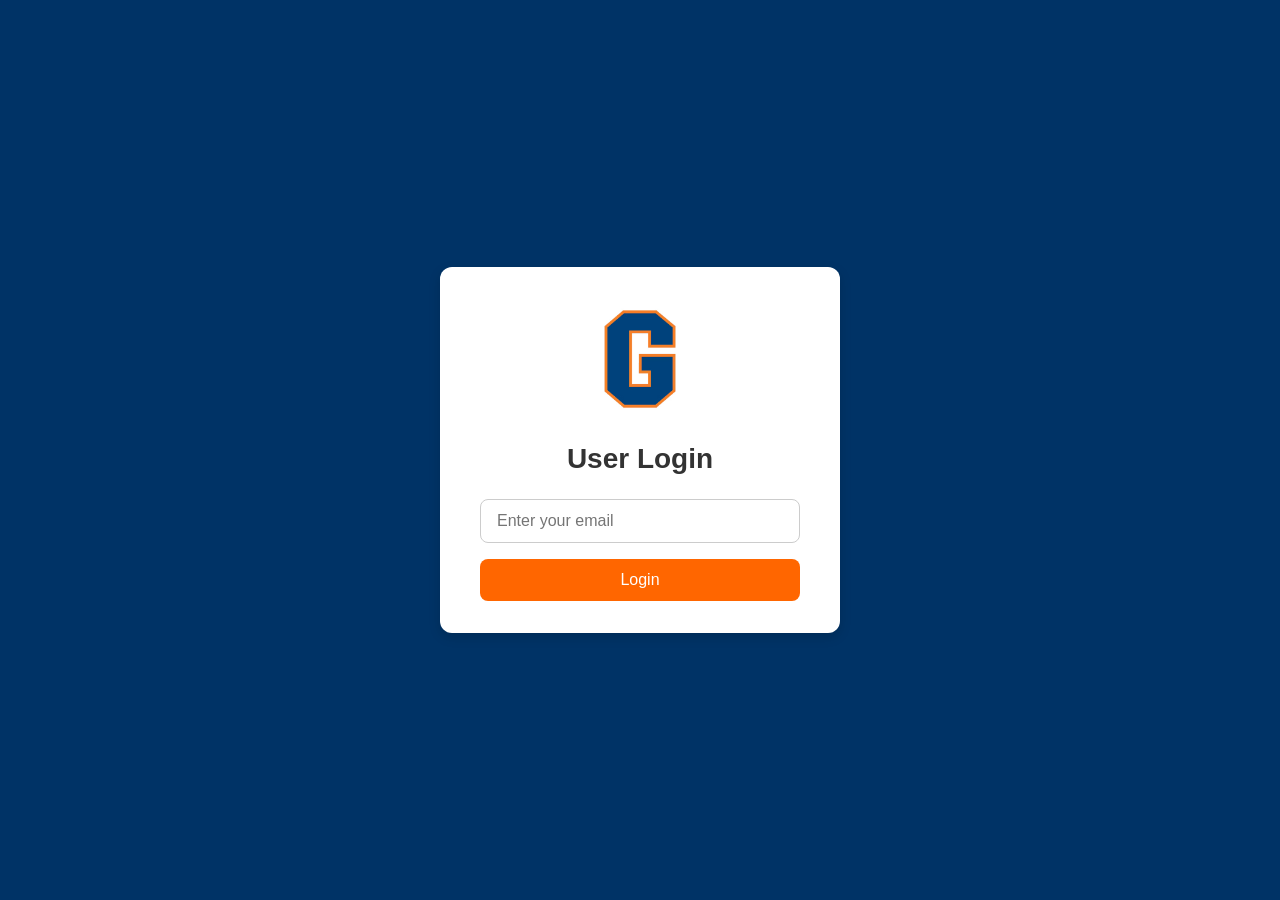
==== TestFiles/index.html @ bf7852e2 "Made changes to the UI" ====
<!DOCTYPE html>
<html lang="en">
<head>
    <meta charset="UTF-8">
    <meta name="viewport" content="width=device-width, initial-scale=1.0">
    <title>Login</title>
    <link rel="stylesheet" href="style.css">
</head>
<body>
    <div class="container">
        <img src="gburglogo.jpg" alt="Gettysburg College Logo" class="logo" sizes="(max-width: 768px) 100vw, 300px">
        <h1>User Login</h1>
        <form id="loginForm" onsubmit="handleLogin(event)">
            <input type="email" id="email" placeholder="Enter your email" required>
            <button type="submit">Login</button>
        </form>
        <div id="loginResult"></div>
    </div>
    <script src="app.js"></script>
</body>
</html>

<!--
This is basic HTML file that will 
call the PHP file to check if the connection 
to the database is working.
-->
---- TestFiles/style.css ----
/* Logo styling */
.logo {
    display: block;
    margin: 0 auto 1.5rem auto;
    width: 120px;
    height: auto;
}

* {
    margin: 0;
    padding: 0;
    box-sizing: border-box;
}

body {
    font-family: -apple-system, BlinkMacSystemFont, 'Segoe UI', Roboto, Helvetica, Arial, sans-serif;
    background-color: #003366;
    color: #e0e0e0;
    min-height: 100vh;
    display: flex;
    justify-content: center;
    align-items: center;
}

.container {
    background: #ffffff;
    color: #333;
    padding: 2rem 2.5rem;
    border-radius: 12px;
    box-shadow: 0 4px 12px rgba(0, 0, 0, 0.15);
    width: 100%;
    max-width: 400px;
}

h1 {
    font-size: 1.75rem;
    margin-bottom: 1.5rem;
    text-align: center;
    font-weight: 600;
}

form {
    display: flex;
    flex-direction: column;
    gap: 1rem;
}

input[type='email'] {
    padding: 0.75rem 1rem;
    border: 1px solid #ccc;
    border-radius: 8px;
    font-size: 1rem;
    transition: border-color 0.2s;
}

input[type='email']:focus {
    outline: none;
    border-color: #ff6600;
    box-shadow: 0 0 0 3px rgba(255, 102, 0, 0.1);
}

button[type='submit'] {
    padding: 0.75rem 1.5rem;
    background-color: #ff6600;
    color: #fff;
    border: none;
    border-radius: 8px;
    font-size: 1rem;
    font-weight: 500;
    cursor: pointer;
    transition: background-color 0.2s;
}

button[type='submit']:hover {
    background-color: #e55a00;
}

#result {
    margin-top: 1rem;
    font-size: 0.9rem;
    text-align: center;
}

#result div[style*='green'] {
    color: #28a745;
}

#result div[style*='red'] {
    color: #dc3545;
}

#result div[style*='orange'] {
    color: #fd7e14;
}

#result a {
    color: #ff6600;
    text-decoration: none;
}

#result a:hover {
    text-decoration: underline;
}
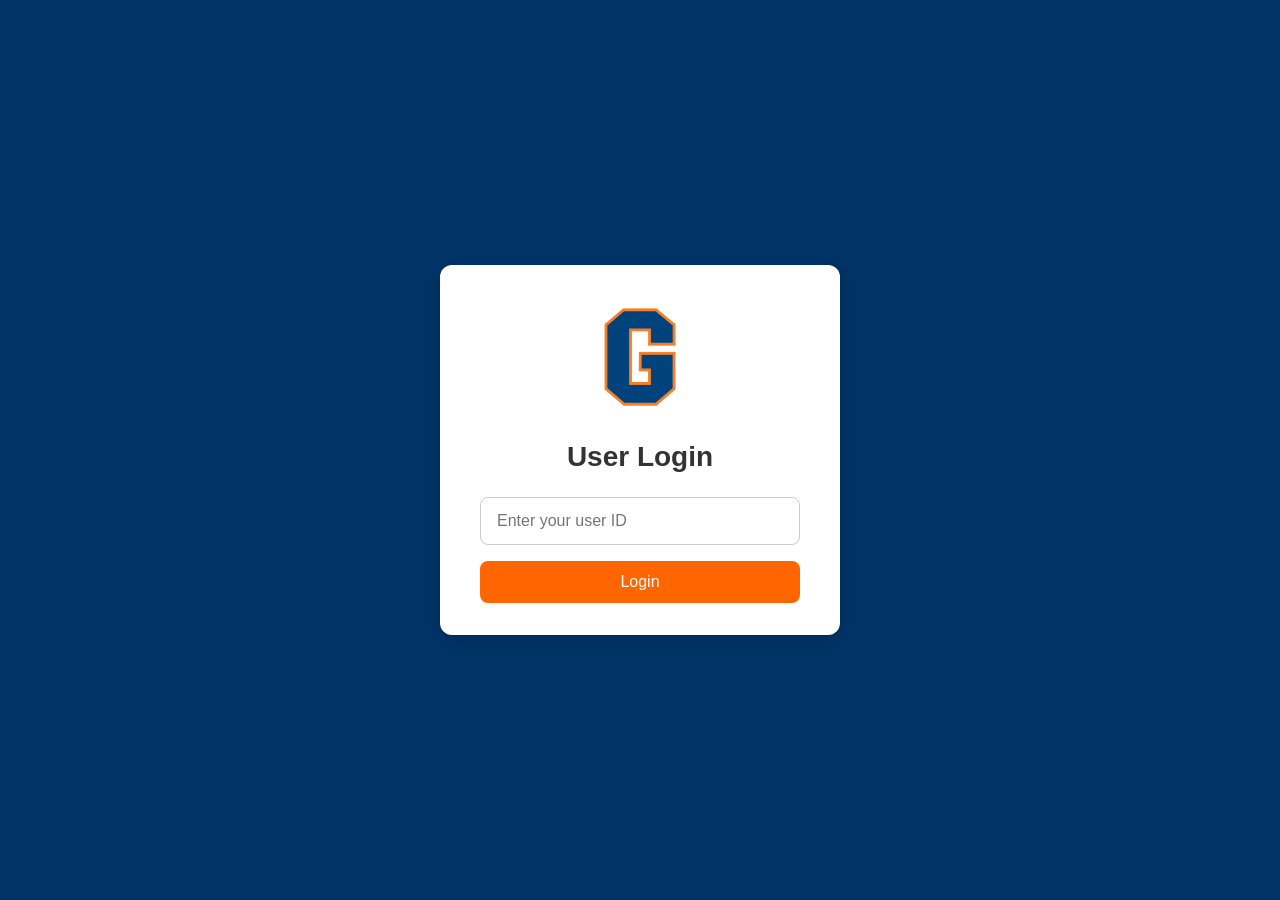
==== commit 21eeb021: "login page finished" ====
--- a/TestFiles/index.html
+++ b/TestFiles/index.html
@@ -11,7 +11,7 @@
         <img src="gburglogo.jpg" alt="Gettysburg College Logo" class="logo" sizes="(max-width: 768px) 100vw, 300px">
         <h1>User Login</h1>
         <form id="loginForm" onsubmit="handleLogin(event)">
-            <input type="email" id="email" placeholder="Enter your email" required>
+            <input type="text" id="userId" placeholder="Enter your user ID" required>
             <button type="submit">Login</button>
         </form>
         <div id="loginResult"></div>
--- a/TestFiles/style.css
+++ b/TestFiles/style.css
@@ -45,15 +45,17 @@
     gap: 1rem;
 }
 
-input[type='email'] {
-    padding: 0.75rem 1rem;
+input[type='text'] {
+    padding: 0.875rem 1rem;
     border: 1px solid #ccc;
     border-radius: 8px;
     font-size: 1rem;
-    transition: border-color 0.2s;
+    transition: border-color 0.2s, box-shadow 0.2s;
+    background-color: #fff;
+    width: 100%;
 }
 
-input[type='email']:focus {
+input[type='text']:focus {
     outline: none;
     border-color: #ff6600;
     box-shadow: 0 0 0 3px rgba(255, 102, 0, 0.1);
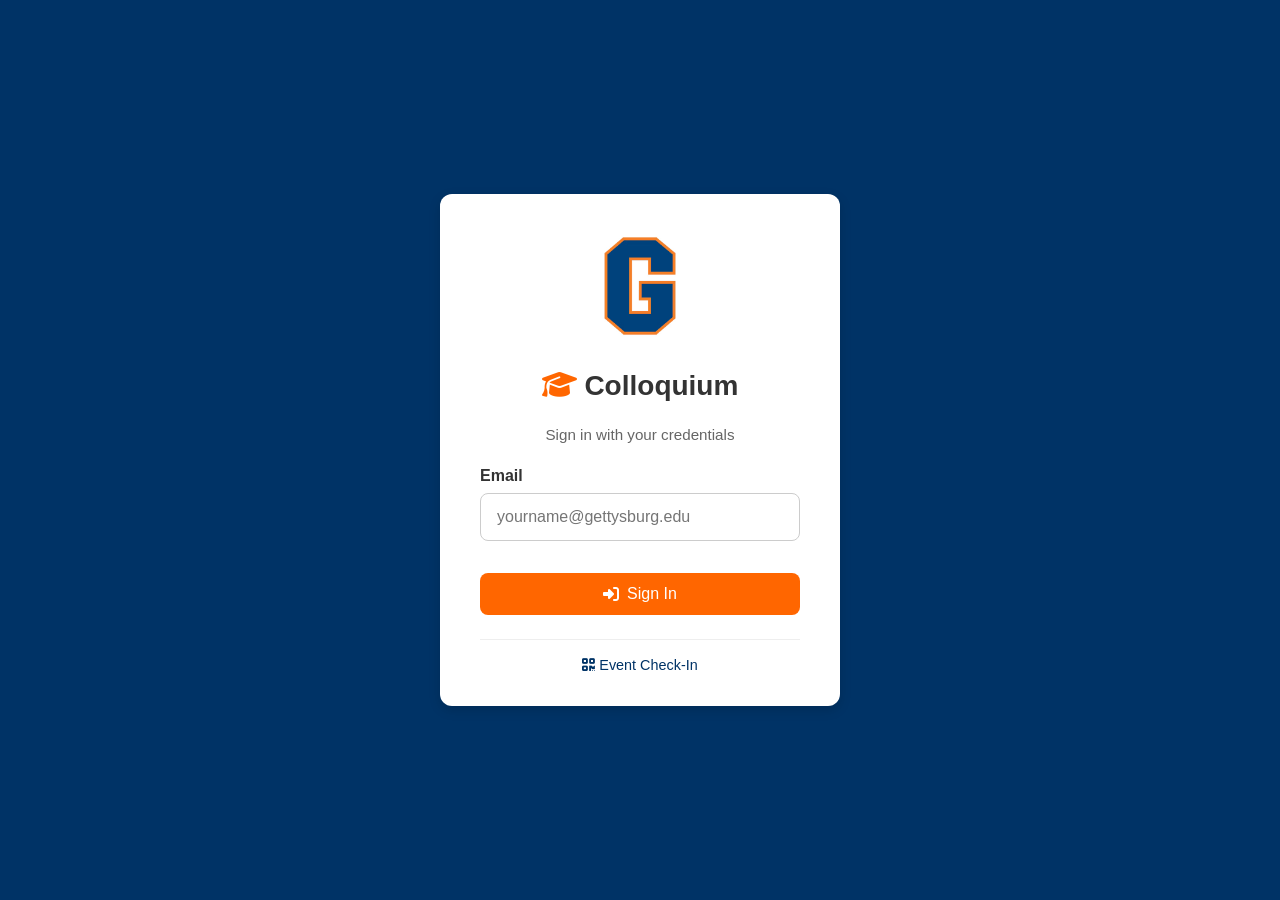
==== commit ad241558: "Small changes" ====
--- a/TestFiles/index.html
+++ b/TestFiles/index.html
@@ -3,27 +3,36 @@
 <head>
     <meta charset="UTF-8">
     <meta name="viewport" content="width=device-width, initial-scale=1.0">
-    <title>Login</title>
+    <title>Colloquium - Login</title>
     <link rel="stylesheet" href="style.css">
+    <link rel="stylesheet" href="https://cdnjs.cloudflare.com/ajax/libs/font-awesome/6.4.0/css/all.min.css">
 </head>
 <body>
     <div class="container">
-        <img src="gburglogo.jpg" alt="Gettysburg College Logo" class="logo" sizes="(max-width: 768px) 100vw, 300px">
-        <h1>User Login</h1>
+        <img src="gburglogo.jpg" alt="Gettysburg College Logo" class="logo">
+        <h1><i class="fas fa-graduation-cap" style="color: #ff6600;"></i> Colloquium</h1>
+        <p class="login-subtitle">Sign in with your credentials</p>
+        
         <form id="loginForm" onsubmit="handleLogin(event)">
-            <input type="text" id="userId" placeholder="Enter your user ID" required>
-            <button type="submit">Login</button>
+            <!-- Login by Email -->
+            <div class="input-group">
+                <label for="email">Email</label>
+                <input type="email" id="email" placeholder="yourname@gettysburg.edu" required>
+            </div>
+            
+            <button type="submit" class="btn-login">
+                <i class="fas fa-sign-in-alt"></i> Sign In
+            </button>
         </form>
+        
         <div id="loginResult"></div>
+        
+        <div class="login-footer">
+            <a href="attendance.php"><i class="fas fa-qrcode"></i> Event Check-In</a>
+        </div>
     </div>
     <script src="app.js"></script>
 </body>
 </html>
 
-<!--
-This is basic HTML file that will 
-call the PHP file to check if the connection 
-to the database is working.
--->
 
-
--- a/TestFiles/style.css
+++ b/TestFiles/style.css
@@ -1,3 +1,20 @@
+/* ===========================================
+   COLLOQUIUM ATTENDANCE SYSTEM - STYLESHEET
+   
+   This CSS file styles all pages of the system:
+   - Login page (index.html)
+   - Attendance form (attendance.php)
+   - Professor Dashboard (prof_dashboard.php)
+   - Student Dashboard (stud_dashboard.php)
+   
+   Color Scheme:
+   - Primary Blue: #003366 (Gettysburg College blue)
+   - Accent Orange: #ff6600 (Gettysburg College orange)
+   - Success Green: #28a745
+   - Error Red: #dc3545
+   - Warning Orange: #fd7e14
+   =========================================== */
+
 /* Logo styling */
 .logo {
     display: block;
@@ -6,6 +23,10 @@
     height: auto;
 }
 
+/* ===========================================
+   CSS RESET & BASE STYLES
+   Normalizes default browser styles
+   =========================================== */
 * {
     margin: 0;
     padding: 0;
@@ -22,6 +43,10 @@
     align-items: center;
 }
 
+/* ===========================================
+   LOGIN PAGE CONTAINER
+   White card centered on blue background
+   =========================================== */
 .container {
     background: #ffffff;
     color: #333;
@@ -39,6 +64,10 @@
     font-weight: 600;
 }
 
+/* ===========================================
+   FORM STYLES
+   Used across login and attendance forms
+   =========================================== */
 form {
     display: flex;
     flex-direction: column;
@@ -77,6 +106,10 @@
     background-color: #e55a00;
 }
 
+/* ===========================================
+   RESULT/MESSAGE DISPLAY STYLES
+   For login results and form feedback
+   =========================================== */
 #result {
     margin-top: 1rem;
     font-size: 0.9rem;
@@ -103,3 +136,1686 @@
 #result a:hover {
     text-decoration: underline;
 }
+
+/* ===========================================
+   ATTENDANCE PAGE STYLES
+   Specific styles for attendance.php
+   =========================================== */
+.attendance-page {
+    flex-direction: column;
+    padding: 2rem;
+}
+
+.attendance-container {
+    background: #ffffff;
+    color: #333;
+    padding: 2rem;
+    border-radius: 16px;
+    box-shadow: 0 8px 32px rgba(0, 0, 0, 0.2);
+    width: 100%;
+    max-width: 500px;
+}
+
+/* Header with icon and title */
+.attendance-header {
+    text-align: center;
+    margin-bottom: 1.5rem;
+}
+
+.attendance-header h1 {
+    display: flex;
+    align-items: center;
+    justify-content: center;
+    gap: 0.5rem;
+    color: #003366;
+}
+
+.attendance-header h1 i {
+    color: #ff6600;
+}
+
+.subtitle {
+    color: #666;
+    font-size: 0.95rem;
+    margin-top: 0.5rem;
+}
+
+/* Active event banner - shows current event status */
+.active-event-banner {
+    display: flex;
+    align-items: center;
+    gap: 0.75rem;
+    padding: 1rem;
+    border-radius: 8px;
+    margin-bottom: 1.5rem;
+    font-weight: 500;
+}
+
+.active-event-banner.event-active {
+    background: #e8f5e9;
+    color: #2e7d32;
+    border: 1px solid #a5d6a7;
+}
+
+.active-event-banner.no-event {
+    background: #fff3e0;
+    color: #e65100;
+    border: 1px solid #ffcc80;
+}
+
+/* Feedback messages (success, error, info) */
+.message {
+    display: flex;
+    align-items: center;
+    gap: 0.75rem;
+    padding: 1rem;
+    border-radius: 8px;
+    margin-bottom: 1.5rem;
+}
+
+.message.success {
+    background: #d4edda;
+    color: #155724;
+    border: 1px solid #c3e6cb;
+}
+
+.message.error {
+    background: #f8d7da;
+    color: #721c24;
+    border: 1px solid #f5c6cb;
+}
+
+.message.info {
+    background: #cce5ff;
+    color: #004085;
+    border: 1px solid #b8daff;
+}
+
+/* Form styling */
+.attendance-form {
+    margin-bottom: 1.5rem;
+}
+
+.input-group {
+    margin-bottom: 1rem;
+}
+
+.input-group label {
+    display: block;
+    font-weight: 600;
+    margin-bottom: 0.5rem;
+    color: #333;
+}
+
+/* Primary button with icon */
+.btn-primary {
+    display: flex;
+    align-items: center;
+    justify-content: center;
+    gap: 0.5rem;
+    width: 100%;
+    padding: 1rem;
+    background: #ff6600;
+    color: white;
+    border: none;
+    border-radius: 8px;
+    font-size: 1.1rem;
+    font-weight: 600;
+    cursor: pointer;
+    transition: background 0.2s;
+}
+
+.btn-primary:hover {
+    background: #e55a00;
+}
+
+.help-text {
+    text-align: center;
+    color: #888;
+    font-size: 0.85rem;
+    margin-top: 1rem;
+}
+
+/* Database error display */
+.db-error {
+    display: flex;
+    align-items: center;
+    gap: 0.5rem;
+    padding: 1rem;
+    background: #f8d7da;
+    color: #721c24;
+    border-radius: 8px;
+    font-size: 0.9rem;
+    margin-top: 1rem;
+}
+
+/* Event details card */
+.event-details {
+    background: #f5f5f5;
+    padding: 1.25rem;
+    border-radius: 8px;
+    margin-top: 1.5rem;
+}
+
+.event-details h3 {
+    color: #003366;
+    margin-bottom: 0.75rem;
+}
+
+.event-details p {
+    display: flex;
+    align-items: center;
+    gap: 0.5rem;
+    color: #555;
+    margin-bottom: 0.5rem;
+}
+
+.event-details p i {
+    color: #ff6600;
+    width: 20px;
+}
+
+/* ===========================================
+   DASHBOARD PAGE STYLES
+   Shared styles for professor and student dashboards
+   =========================================== */
+.dashboard-page {
+    display: block;
+    background: #f0f2f5;
+    color: #333;
+}
+
+/* Navigation bar */
+.dashboard-nav {
+    display: flex;
+    justify-content: space-between;
+    align-items: center;
+    padding: 1rem 2rem;
+    background: #003366;
+    color: white;
+    box-shadow: 0 2px 8px rgba(0, 0, 0, 0.1);
+}
+
+.nav-brand {
+    display: flex;
+    align-items: center;
+    gap: 0.75rem;
+    font-size: 1.25rem;
+    font-weight: 600;
+}
+
+.nav-brand i {
+    color: #ff6600;
+}
+
+.nav-user {
+    display: flex;
+    align-items: center;
+    gap: 1rem;
+}
+
+.btn-logout {
+    color: white;
+    padding: 0.5rem;
+    border-radius: 4px;
+    transition: background 0.2s;
+}
+
+.btn-logout:hover {
+    background: rgba(255, 255, 255, 0.1);
+}
+
+/* Main content area */
+.dashboard-main {
+    padding: 2rem;
+    max-width: 1200px;
+    margin: 0 auto;
+}
+
+.dashboard-header {
+    margin-bottom: 2rem;
+}
+
+.dashboard-header h1 {
+    display: flex;
+    align-items: center;
+    gap: 0.75rem;
+    color: #003366;
+    text-align: left;
+}
+
+.dashboard-header h1 i {
+    color: #ff6600;
+}
+
+/* ===========================================
+   STATISTICS CARDS GRID
+   Displays key metrics at top of dashboard
+   =========================================== */
+.stats-grid {
+    display: grid;
+    grid-template-columns: repeat(auto-fit, minmax(200px, 1fr));
+    gap: 1.5rem;
+    margin-bottom: 2rem;
+}
+
+.student-stats {
+    grid-template-columns: repeat(auto-fit, minmax(180px, 1fr));
+}
+
+/* Individual stat card */
+.stat-card {
+    display: flex;
+    align-items: center;
+    gap: 1rem;
+    background: white;
+    padding: 1.5rem;
+    border-radius: 12px;
+    box-shadow: 0 2px 8px rgba(0, 0, 0, 0.08);
+}
+
+/* Colored icon circles */
+.stat-icon {
+    width: 50px;
+    height: 50px;
+    border-radius: 12px;
+    display: flex;
+    align-items: center;
+    justify-content: center;
+    font-size: 1.25rem;
+}
+
+.stat-icon.blue {
+    background: #e3f2fd;
+    color: #1976d2;
+}
+
+.stat-icon.green {
+    background: #e8f5e9;
+    color: #388e3c;
+}
+
+.stat-icon.orange {
+    background: #fff3e0;
+    color: #f57c00;
+}
+
+.stat-icon.red {
+    background: #ffebee;
+    color: #d32f2f;
+}
+
+.stat-info {
+    display: flex;
+    flex-direction: column;
+}
+
+.stat-label {
+    font-size: 0.85rem;
+    color: #666;
+}
+
+.stat-value {
+    font-size: 1.5rem;
+    font-weight: 700;
+    color: #333;
+}
+
+.stat-value small {
+    font-size: 0.75rem;
+    font-weight: 400;
+    color: #888;
+    display: block;
+}
+
+/* ===========================================
+   COURSE CARDS GRID
+   Grid of courses on professor dashboard
+   =========================================== */
+.courses-section h2,
+.students-section h2,
+.events-section h2,
+.history-section h2 {
+    color: #003366;
+    margin-bottom: 1rem;
+    font-size: 1.25rem;
+}
+
+.course-grid {
+    display: grid;
+    grid-template-columns: repeat(auto-fit, minmax(280px, 1fr));
+    gap: 1.5rem;
+}
+
+/* Individual course card - clickable */
+.course-card {
+    display: block;
+    background: white;
+    padding: 1.5rem;
+    border-radius: 12px;
+    box-shadow: 0 2px 8px rgba(0, 0, 0, 0.08);
+    text-decoration: none;
+    color: inherit;
+    transition: transform 0.2s, box-shadow 0.2s;
+    border: 2px solid transparent;
+}
+
+.course-card:hover {
+    transform: translateY(-2px);
+    box-shadow: 0 4px 16px rgba(0, 0, 0, 0.12);
+}
+
+.course-card.selected {
+    border-color: #ff6600;
+}
+
+.course-header {
+    display: flex;
+    justify-content: space-between;
+    align-items: center;
+    margin-bottom: 0.5rem;
+}
+
+.course-code {
+    font-weight: 700;
+    color: #003366;
+    font-size: 1.1rem;
+}
+
+.course-semester {
+    background: #e3f2fd;
+    color: #1976d2;
+    padding: 0.25rem 0.5rem;
+    border-radius: 4px;
+    font-size: 0.75rem;
+    font-weight: 500;
+}
+
+.course-name {
+    color: #333;
+    font-size: 0.95rem;
+    margin-bottom: 1rem;
+    font-weight: 400;
+}
+
+.course-stats {
+    display: flex;
+    gap: 1.5rem;
+    color: #666;
+    font-size: 0.85rem;
+}
+
+.course-stats i {
+    color: #ff6600;
+    margin-right: 0.25rem;
+}
+
+/* ===========================================
+   STUDENT TABLE
+   Lists students in professor dashboard
+   =========================================== */
+.students-section {
+    margin-top: 2rem;
+}
+
+.requirement-note {
+    color: #666;
+    font-size: 0.9rem;
+    margin-bottom: 1rem;
+}
+
+.requirement-note i {
+    color: #1976d2;
+}
+
+.table-container {
+    background: white;
+    border-radius: 12px;
+    overflow: hidden;
+    box-shadow: 0 2px 8px rgba(0, 0, 0, 0.08);
+}
+
+.students-table,
+.history-table {
+    width: 100%;
+    border-collapse: collapse;
+}
+
+.students-table th,
+.students-table td,
+.history-table th,
+.history-table td {
+    padding: 1rem;
+    text-align: left;
+    border-bottom: 1px solid #eee;
+}
+
+.students-table th,
+.history-table th {
+    background: #f5f5f5;
+    font-weight: 600;
+    color: #333;
+}
+
+.students-table tr:hover,
+.history-table tr:hover {
+    background: #fafafa;
+}
+
+.attendance-count {
+    font-weight: 700;
+    color: #003366;
+}
+
+/* Status badges (Complete, In Progress, Partial) */
+.status-badge {
+    display: inline-flex;
+    align-items: center;
+    gap: 0.25rem;
+    padding: 0.25rem 0.75rem;
+    border-radius: 20px;
+    font-size: 0.8rem;
+    font-weight: 500;
+}
+
+.status-badge.complete {
+    background: #e8f5e9;
+    color: #2e7d32;
+}
+
+.status-badge.incomplete,
+.status-badge.partial {
+    background: #fff3e0;
+    color: #e65100;
+}
+
+.type-badge {
+    background: #e3f2fd;
+    color: #1976d2;
+    padding: 0.25rem 0.5rem;
+    border-radius: 4px;
+    font-size: 0.8rem;
+}
+
+.no-data {
+    text-align: center;
+    color: #888;
+    padding: 3rem;
+    background: white;
+    border-radius: 12px;
+}
+
+.no-data i {
+    margin-right: 0.5rem;
+}
+
+/* ===========================================
+   TAB NAVIGATION
+   For student dashboard tabs
+   =========================================== */
+.tab-navigation {
+    display: flex;
+    gap: 0.5rem;
+    margin-bottom: 1.5rem;
+    border-bottom: 2px solid #ddd;
+}
+
+.tab-link {
+    display: flex;
+    align-items: center;
+    gap: 0.5rem;
+    padding: 1rem 1.5rem;
+    text-decoration: none;
+    color: #666;
+    font-weight: 500;
+    border-bottom: 2px solid transparent;
+    margin-bottom: -2px;
+    transition: all 0.2s;
+}
+
+.tab-link:hover {
+    color: #003366;
+}
+
+.tab-link.active {
+    color: #003366;
+    border-bottom-color: #ff6600;
+}
+
+.tab-link i {
+    color: #ff6600;
+}
+
+/* ===========================================
+   EVENT CARDS
+   For upcoming events on student dashboard
+   =========================================== */
+.event-cards {
+    display: grid;
+    grid-template-columns: repeat(auto-fit, minmax(300px, 1fr));
+    gap: 1.5rem;
+}
+
+.event-card {
+    background: white;
+    padding: 1.5rem;
+    border-radius: 12px;
+    box-shadow: 0 2px 8px rgba(0, 0, 0, 0.08);
+    position: relative;
+}
+
+.event-type-badge {
+    display: inline-block;
+    background: #ff6600;
+    color: white;
+    padding: 0.25rem 0.75rem;
+    border-radius: 4px;
+    font-size: 0.75rem;
+    font-weight: 600;
+    margin-bottom: 0.75rem;
+}
+
+.event-title {
+    color: #003366;
+    font-size: 1.1rem;
+    margin-bottom: 1rem;
+}
+
+.event-meta {
+    display: flex;
+    flex-direction: column;
+    gap: 0.5rem;
+}
+
+.event-meta p {
+    display: flex;
+    align-items: center;
+    gap: 0.5rem;
+    color: #666;
+    font-size: 0.9rem;
+}
+
+.event-meta i {
+    color: #ff6600;
+    width: 16px;
+}
+
+/* ===========================================
+   RESPONSIVE DESIGN
+   Adjustments for smaller screens
+   =========================================== */
+@media (max-width: 768px) {
+    .dashboard-nav {
+        padding: 1rem;
+    }
+    
+    .dashboard-main {
+        padding: 1rem;
+    }
+    
+    .stats-grid {
+        grid-template-columns: 1fr 1fr;
+    }
+    
+    .course-grid {
+        grid-template-columns: 1fr;
+    }
+    
+    .tab-link {
+        padding: 0.75rem 1rem;
+        font-size: 0.9rem;
+    }
+    
+    .students-table,
+    .history-table {
+        font-size: 0.85rem;
+    }
+    
+    .students-table th,
+    .students-table td,
+    .history-table th,
+    .history-table td {
+        padding: 0.75rem 0.5rem;
+    }
+}
+
+/* ===========================================
+   LOGIN PAGE ENHANCEMENTS
+   Improved styling for login form
+   =========================================== */
+.login-subtitle {
+    text-align: center;
+    color: #666;
+    margin-bottom: 1.5rem;
+    font-size: 0.95rem;
+}
+
+.input-group {
+    margin-bottom: 1rem;
+}
+
+.input-group label {
+    display: block;
+    font-weight: 600;
+    margin-bottom: 0.5rem;
+    color: #333;
+}
+
+input[type='email'] {
+    padding: 0.875rem 1rem;
+    border: 1px solid #ccc;
+    border-radius: 8px;
+    font-size: 1rem;
+    transition: border-color 0.2s, box-shadow 0.2s;
+    background-color: #fff;
+    width: 100%;
+}
+
+input[type='email']:focus {
+    outline: none;
+    border-color: #ff6600;
+    box-shadow: 0 0 0 3px rgba(255, 102, 0, 0.1);
+}
+
+.btn-login {
+    display: flex;
+    align-items: center;
+    justify-content: center;
+    gap: 0.5rem;
+    width: 100%;
+    padding: 0.875rem 1.5rem;
+    background-color: #ff6600;
+    color: #fff;
+    border: none;
+    border-radius: 8px;
+    font-size: 1rem;
+    font-weight: 500;
+    cursor: pointer;
+    transition: background-color 0.2s;
+}
+
+.btn-login:hover {
+    background-color: #e55a00;
+}
+
+/* Login result messages */
+#loginResult {
+    margin-top: 1rem;
+    text-align: center;
+}
+
+.login-success {
+    display: flex;
+    align-items: center;
+    justify-content: center;
+    gap: 0.5rem;
+    padding: 0.75rem;
+    background: #d4edda;
+    color: #155724;
+    border-radius: 8px;
+}
+
+.login-error {
+    display: flex;
+    align-items: center;
+    justify-content: center;
+    gap: 0.5rem;
+    padding: 0.75rem;
+    background: #f8d7da;
+    color: #721c24;
+    border-radius: 8px;
+}
+
+.login-loading {
+    display: flex;
+    align-items: center;
+    justify-content: center;
+    gap: 0.5rem;
+    padding: 0.75rem;
+    color: #666;
+}
+
+.login-footer {
+    margin-top: 1.5rem;
+    padding-top: 1rem;
+    border-top: 1px solid #eee;
+    text-align: center;
+}
+
+.login-footer a {
+    color: #003366;
+    text-decoration: none;
+    font-size: 0.9rem;
+}
+
+.login-footer a:hover {
+    color: #ff6600;
+}
+
+/* ===========================================
+   ADMIN DASHBOARD STYLES
+   Sidebar layout and admin-specific components
+   =========================================== */
+.admin-page {
+    display: block;
+}
+
+.admin-nav {
+    background: linear-gradient(135deg, #003366 0%, #001a33 100%);
+}
+
+.admin-layout {
+    display: flex;
+    min-height: calc(100vh - 60px);
+}
+
+/* Admin Sidebar */
+.admin-sidebar {
+    width: 240px;
+    background: white;
+    border-right: 1px solid #e0e0e0;
+    padding: 1.5rem 0;
+    flex-shrink: 0;
+}
+
+.sidebar-nav {
+    display: flex;
+    flex-direction: column;
+}
+
+.sidebar-link {
+    display: flex;
+    align-items: center;
+    gap: 0.75rem;
+    padding: 0.875rem 1.5rem;
+    color: #555;
+    text-decoration: none;
+    font-weight: 500;
+    transition: all 0.2s;
+    border-left: 3px solid transparent;
+}
+
+.sidebar-link:hover {
+    background: #f5f5f5;
+    color: #003366;
+}
+
+.sidebar-link.active {
+    background: #fff3e0;
+    color: #003366;
+    border-left-color: #ff6600;
+}
+
+.sidebar-link i {
+    width: 20px;
+    color: #888;
+}
+
+.sidebar-link.active i,
+.sidebar-link:hover i {
+    color: #ff6600;
+}
+
+/* Admin Main Content */
+.admin-main {
+    flex: 1;
+    padding: 2rem;
+    background: #f0f2f5;
+    overflow-y: auto;
+}
+
+.admin-stats {
+    grid-template-columns: repeat(auto-fit, minmax(180px, 1fr));
+}
+
+/* Quick Actions */
+.quick-actions {
+    background: white;
+    padding: 1.5rem;
+    border-radius: 12px;
+    box-shadow: 0 2px 8px rgba(0, 0, 0, 0.08);
+}
+
+.quick-actions h2 {
+    color: #003366;
+    margin-bottom: 1rem;
+    font-size: 1.25rem;
+}
+
+.action-buttons {
+    display: flex;
+    gap: 1rem;
+    flex-wrap: wrap;
+}
+
+.action-btn {
+    display: flex;
+    align-items: center;
+    gap: 0.5rem;
+    padding: 0.75rem 1.25rem;
+    background: #003366;
+    color: white;
+    text-decoration: none;
+    border-radius: 8px;
+    font-weight: 500;
+    transition: background 0.2s;
+}
+
+.action-btn:hover {
+    background: #004080;
+}
+
+.action-btn i {
+    color: #ff6600;
+}
+
+/* Data Section (admin tables) */
+.data-section {
+    background: white;
+    padding: 1.5rem;
+    border-radius: 12px;
+    box-shadow: 0 2px 8px rgba(0, 0, 0, 0.08);
+}
+
+.data-section h2 {
+    display: flex;
+    align-items: center;
+    gap: 0.5rem;
+    color: #003366;
+    margin-bottom: 1rem;
+    font-size: 1.25rem;
+}
+
+.data-section h2 i {
+    color: #ff6600;
+}
+
+.data-table {
+    width: 100%;
+    border-collapse: collapse;
+}
+
+.data-table th,
+.data-table td {
+    padding: 0.875rem 1rem;
+    text-align: left;
+    border-bottom: 1px solid #eee;
+}
+
+.data-table th {
+    background: #f8f9fa;
+    font-weight: 600;
+    color: #333;
+}
+
+.data-table tr:hover {
+    background: #fafafa;
+}
+
+/* Badges */
+.badge {
+    display: inline-block;
+    padding: 0.25rem 0.5rem;
+    background: #e3f2fd;
+    color: #1976d2;
+    border-radius: 4px;
+    font-size: 0.8rem;
+    font-weight: 500;
+}
+
+.badge.green {
+    background: #e8f5e9;
+    color: #388e3c;
+}
+
+.badge.orange {
+    background: #fff3e0;
+    color: #f57c00;
+}
+
+/* Small button */
+.btn-small {
+    display: inline-flex;
+    align-items: center;
+    gap: 0.25rem;
+    padding: 0.375rem 0.75rem;
+    background: #f0f2f5;
+    color: #003366;
+    text-decoration: none;
+    border-radius: 4px;
+    font-size: 0.8rem;
+    transition: background 0.2s;
+}
+
+.btn-small:hover {
+    background: #e0e0e0;
+}
+
+/* Status badges for events */
+.status-badge.active {
+    background: #e8f5e9;
+    color: #2e7d32;
+}
+
+.status-badge.upcoming {
+    background: #e3f2fd;
+    color: #1976d2;
+}
+
+.status-badge.past {
+    background: #f5f5f5;
+    color: #666;
+}
+
+/* Responsive Admin Layout */
+@media (max-width: 768px) {
+    .admin-layout {
+        flex-direction: column;
+    }
+    
+    .admin-sidebar {
+        width: 100%;
+        border-right: none;
+        border-bottom: 1px solid #e0e0e0;
+        padding: 0.5rem 0;
+    }
+    
+    .sidebar-nav {
+        flex-direction: row;
+        overflow-x: auto;
+        padding: 0 1rem;
+    }
+    
+    .sidebar-link {
+        padding: 0.75rem 1rem;
+        border-left: none;
+        border-bottom: 3px solid transparent;
+        white-space: nowrap;
+    }
+    
+    .sidebar-link.active {
+        border-left: none;
+        border-bottom-color: #ff6600;
+    }
+    
+    .action-buttons {
+        flex-direction: column;
+    }
+    
+    .data-table {
+        font-size: 0.85rem;
+    }
+    
+    .data-table th,
+    .data-table td {
+        padding: 0.625rem 0.5rem;
+    }
+}
+
+/* ===========================================
+   SIMPLIFIED ADMIN DASHBOARD STYLES
+   Top navigation with Events and Rosters tabs
+   =========================================== */
+
+/* Top Navigation Bar */
+.admin-topnav {
+    display: flex;
+    align-items: center;
+    justify-content: space-between;
+    background: #003366;
+    padding: 0 2rem;
+    height: 60px;
+}
+
+.nav-title {
+    color: white;
+    font-size: 1.25rem;
+    font-weight: 600;
+}
+
+.nav-tabs {
+    display: flex;
+    height: 100%;
+}
+
+.nav-tab {
+    display: flex;
+    align-items: center;
+    gap: 0.5rem;
+    padding: 0 1.5rem;
+    color: rgba(255, 255, 255, 0.7);
+    text-decoration: none;
+    font-weight: 500;
+    height: 100%;
+    border-bottom: 3px solid transparent;
+    transition: all 0.2s;
+}
+
+.nav-tab:hover {
+    color: white;
+    background: rgba(255, 255, 255, 0.1);
+}
+
+.nav-tab.active {
+    color: white;
+    border-bottom-color: #ff6600;
+}
+
+.nav-logout {
+    color: rgba(255, 255, 255, 0.7);
+    padding: 0.5rem;
+    border-radius: 4px;
+    transition: all 0.2s;
+}
+
+.nav-logout:hover {
+    color: white;
+    background: rgba(255, 255, 255, 0.1);
+}
+
+/* Admin Content Area */
+.admin-content {
+    padding: 2rem;
+    max-width: 1000px;
+    margin: 0 auto;
+}
+
+.admin-section {
+    background: white;
+    border-radius: 12px;
+    padding: 2rem;
+    box-shadow: 0 2px 8px rgba(0, 0, 0, 0.08);
+}
+
+.section-header {
+    display: flex;
+    justify-content: space-between;
+    align-items: flex-start;
+    margin-bottom: 1.5rem;
+}
+
+.section-header h2 {
+    color: #003366;
+    font-size: 1.5rem;
+    margin-bottom: 0.25rem;
+}
+
+.section-subtitle {
+    color: #666;
+    font-size: 0.9rem;
+}
+
+/* Event List */
+.event-list {
+    display: flex;
+    flex-direction: column;
+    gap: 1rem;
+}
+
+.event-item {
+    display: flex;
+    justify-content: space-between;
+    align-items: center;
+    padding: 1.25rem;
+    background: #f8f9fa;
+    border-radius: 8px;
+    border: 1px solid #eee;
+}
+
+.event-info h3 {
+    color: #003366;
+    font-size: 1.1rem;
+    margin-bottom: 0.5rem;
+}
+
+.event-info .event-meta {
+    display: flex;
+    flex-direction: row;
+    gap: 1.5rem;
+    flex-wrap: wrap;
+}
+
+.event-info .event-meta span {
+    display: flex;
+    align-items: center;
+    gap: 0.5rem;
+    color: #666;
+    font-size: 0.9rem;
+}
+
+.event-info .event-meta i {
+    color: #ff6600;
+}
+
+/* Delete Button */
+.btn-delete {
+    background: none;
+    border: none;
+    color: #dc3545;
+    font-size: 1.1rem;
+    cursor: pointer;
+    padding: 0.5rem;
+    border-radius: 4px;
+    transition: background 0.2s;
+}
+
+.btn-delete:hover {
+    background: #ffebee;
+}
+
+.delete-form {
+    margin: 0;
+}
+
+/* Modal Styles */
+.modal {
+    display: none;
+    position: fixed;
+    top: 0;
+    left: 0;
+    right: 0;
+    bottom: 0;
+    background: rgba(0, 0, 0, 0.5);
+    z-index: 1000;
+    align-items: center;
+    justify-content: center;
+}
+
+.modal.active {
+    display: flex;
+}
+
+.modal-content {
+    background: white;
+    border-radius: 12px;
+    width: 100%;
+    max-width: 500px;
+    max-height: 90vh;
+    overflow-y: auto;
+    animation: modalFadeIn 0.2s ease;
+}
+
+@keyframes modalFadeIn {
+    from {
+        opacity: 0;
+        transform: scale(0.95);
+    }
+    to {
+        opacity: 1;
+        transform: scale(1);
+    }
+}
+
+.modal-header {
+    display: flex;
+    justify-content: space-between;
+    align-items: center;
+    padding: 1.25rem 1.5rem;
+    border-bottom: 1px solid #eee;
+}
+
+.modal-header h3 {
+    color: #003366;
+    font-size: 1.25rem;
+}
+
+.modal-close {
+    background: none;
+    border: none;
+    font-size: 1.5rem;
+    color: #888;
+    cursor: pointer;
+    padding: 0;
+    line-height: 1;
+}
+
+.modal-close:hover {
+    color: #333;
+}
+
+.modal-content form {
+    padding: 1.5rem;
+}
+
+.form-group {
+    margin-bottom: 1.25rem;
+}
+
+.form-group label {
+    display: block;
+    font-weight: 600;
+    margin-bottom: 0.5rem;
+    color: #333;
+}
+
+.form-group input,
+.form-group select {
+    width: 100%;
+    padding: 0.75rem 1rem;
+    border: 1px solid #ccc;
+    border-radius: 8px;
+    font-size: 1rem;
+}
+
+.form-group input:focus,
+.form-group select:focus {
+    outline: none;
+    border-color: #ff6600;
+    box-shadow: 0 0 0 3px rgba(255, 102, 0, 0.1);
+}
+
+.form-row {
+    display: grid;
+    grid-template-columns: 1fr 1fr;
+    gap: 1rem;
+}
+
+.form-actions {
+    display: flex;
+    justify-content: flex-end;
+    gap: 1rem;
+    margin-top: 1.5rem;
+    padding-top: 1rem;
+    border-top: 1px solid #eee;
+}
+
+.btn-secondary {
+    padding: 0.75rem 1.5rem;
+    background: #f0f2f5;
+    color: #333;
+    border: none;
+    border-radius: 8px;
+    font-size: 1rem;
+    cursor: pointer;
+    transition: background 0.2s;
+}
+
+.btn-secondary:hover {
+    background: #e0e0e0;
+}
+
+/* Course Selector */
+.course-selector {
+    margin-bottom: 1.5rem;
+    display: flex;
+    align-items: center;
+    gap: 1rem;
+}
+
+.course-selector label {
+    font-weight: 600;
+    color: #333;
+}
+
+.course-selector select {
+    flex: 1;
+    max-width: 400px;
+    padding: 0.75rem 1rem;
+    border: 1px solid #ccc;
+    border-radius: 8px;
+    font-size: 1rem;
+}
+
+/* Add Student Form */
+.add-student-form {
+    margin-bottom: 1.5rem;
+    padding: 1rem;
+    background: #f8f9fa;
+    border-radius: 8px;
+}
+
+.inline-form {
+    display: flex;
+    gap: 1rem;
+    align-items: center;
+    flex-wrap: wrap;
+}
+
+.inline-form select {
+    flex: 1;
+    min-width: 200px;
+    padding: 0.75rem 1rem;
+    border: 1px solid #ccc;
+    border-radius: 8px;
+}
+
+.inline-form .btn-primary {
+    width: auto;
+    padding: 0.75rem 1.5rem;
+}
+
+/* Roster Table */
+.roster-list {
+    margin-top: 1.5rem;
+}
+
+.roster-list h3 {
+    color: #003366;
+    margin-bottom: 1rem;
+}
+
+.roster-table {
+    width: 100%;
+    border-collapse: collapse;
+    background: white;
+    border-radius: 8px;
+    overflow: hidden;
+}
+
+.roster-table th,
+.roster-table td {
+    padding: 1rem;
+    text-align: left;
+    border-bottom: 1px solid #eee;
+}
+
+.roster-table th {
+    background: #f5f5f5;
+    font-weight: 600;
+    color: #333;
+}
+
+.roster-table tr:hover {
+    background: #fafafa;
+}
+
+.btn-delete-small {
+    background: none;
+    border: none;
+    color: #dc3545;
+    cursor: pointer;
+    padding: 0.375rem;
+    border-radius: 4px;
+}
+
+.btn-delete-small:hover {
+    background: #ffebee;
+}
+
+.inline {
+    display: inline;
+}
+
+/* Uploaded roster JSON files */
+.uploaded-rosters {
+    margin-bottom: 1.5rem;
+    padding: 1rem 1.25rem;
+    background: #f8f9fa;
+    border: 1px solid #ececec;
+    border-radius: 8px;
+}
+
+.uploaded-rosters h3 {
+    color: #003366;
+    font-size: 1rem;
+    margin-bottom: 0.75rem;
+}
+
+.uploaded-empty {
+    color: #777;
+    font-size: 0.9rem;
+}
+
+.roster-file-list {
+    list-style: none;
+    display: flex;
+    flex-direction: column;
+    gap: 0.5rem;
+}
+
+.roster-file-list li {
+    display: flex;
+    justify-content: space-between;
+    align-items: center;
+    gap: 1rem;
+    font-size: 0.9rem;
+}
+
+.roster-file-list a {
+    color: #003366;
+    text-decoration: none;
+    display: inline-flex;
+    align-items: center;
+    gap: 0.5rem;
+}
+
+.roster-file-list a:hover {
+    color: #ff6600;
+    text-decoration: underline;
+}
+
+.roster-file-list span {
+    color: #777;
+    white-space: nowrap;
+}
+
+/* CSV upload card */
+.upload-card {
+    margin-bottom: 1.5rem;
+    padding: 1rem 1.25rem;
+    border: 1px solid #ececec;
+    border-radius: 8px;
+    background: #fcfcfc;
+}
+
+.upload-card-header {
+    display: flex;
+    justify-content: space-between;
+    align-items: center;
+    gap: 1rem;
+    margin-bottom: 0.75rem;
+}
+
+.upload-card-header h3 {
+    color: #003366;
+    font-size: 1rem;
+}
+
+.json-link {
+    color: #003366;
+    text-decoration: none;
+    font-size: 0.9rem;
+    display: inline-flex;
+    align-items: center;
+    gap: 0.4rem;
+}
+
+.json-link:hover {
+    color: #ff6600;
+}
+
+.upload-form {
+    display: flex;
+    align-items: center;
+    gap: 1rem;
+    flex-wrap: wrap;
+    margin-bottom: 0.5rem;
+}
+
+.upload-form input[type='file'] {
+    flex: 1;
+    min-width: 220px;
+    padding: 0.625rem;
+    border: 1px solid #ccc;
+    border-radius: 8px;
+    background: white;
+}
+
+.upload-form .btn-primary {
+    width: auto;
+    padding: 0.75rem 1.25rem;
+}
+
+.upload-hint {
+    color: #666;
+    font-size: 0.85rem;
+}
+
+/* Upload summary and parsed preview */
+.upload-summary {
+    margin-bottom: 1.5rem;
+    padding: 1rem 1.25rem;
+    background: #f7fbff;
+    border: 1px solid #d8ebff;
+    border-radius: 8px;
+}
+
+.upload-summary h4,
+.parsed-preview h4 {
+    color: #003366;
+    margin-bottom: 0.75rem;
+    font-size: 1rem;
+}
+
+.summary-grid {
+    display: grid;
+    grid-template-columns: repeat(auto-fit, minmax(140px, 1fr));
+    gap: 0.75rem;
+    margin-bottom: 0.75rem;
+}
+
+.summary-grid div {
+    padding: 0.625rem 0.75rem;
+    background: white;
+    border: 1px solid #e7eef5;
+    border-radius: 6px;
+}
+
+.summary-grid strong {
+    display: block;
+    color: #003366;
+    font-size: 1.1rem;
+}
+
+.summary-grid span {
+    font-size: 0.8rem;
+    color: #666;
+}
+
+.summary-note {
+    font-size: 0.9rem;
+    color: #444;
+    margin-top: 0.4rem;
+}
+
+.parsed-preview {
+    margin-bottom: 1.5rem;
+}
+
+/* Select Prompt */
+.select-prompt {
+    text-align: center;
+    color: #888;
+    padding: 3rem;
+    background: #f8f9fa;
+    border-radius: 8px;
+}
+
+.select-prompt i {
+    margin-right: 0.5rem;
+    color: #ff6600;
+}
+
+/* Toast Messages */
+.toast {
+    display: flex;
+    align-items: center;
+    gap: 0.75rem;
+    padding: 1rem 1.5rem;
+    border-radius: 8px;
+    margin-bottom: 1.5rem;
+}
+
+.toast.success {
+    background: #d4edda;
+    color: #155724;
+    border: 1px solid #c3e6cb;
+}
+
+.toast.error {
+    background: #f8d7da;
+    color: #721c24;
+    border: 1px solid #f5c6cb;
+}
+
+/* Responsive Simplified Admin */
+@media (max-width: 768px) {
+    .admin-topnav {
+        padding: 0 1rem;
+    }
+    
+    .nav-title {
+        display: none;
+    }
+    
+    .nav-tabs {
+        flex: 1;
+        justify-content: center;
+    }
+    
+    .nav-tab {
+        padding: 0 1rem;
+        font-size: 0.9rem;
+    }
+    
+    .admin-content {
+        padding: 1rem;
+    }
+    
+    .section-header {
+        flex-direction: column;
+        gap: 1rem;
+    }
+    
+    .section-header .btn-primary {
+        width: 100%;
+    }
+    
+    .form-row {
+        grid-template-columns: 1fr;
+    }
+    
+    .inline-form {
+        flex-direction: column;
+    }
+    
+    .inline-form select,
+    .inline-form .btn-primary {
+        width: 100%;
+    }
+    
+    .event-item {
+        flex-direction: column;
+        align-items: flex-start;
+        gap: 1rem;
+    }
+    
+    .event-info .event-meta {
+        flex-direction: column;
+        gap: 0.5rem;
+    }
+
+    .course-selector {
+        flex-direction: column;
+        align-items: stretch;
+    }
+
+    .course-selector select {
+        max-width: 100%;
+    }
+
+    .upload-card-header,
+    .roster-file-list li {
+        flex-direction: column;
+        align-items: flex-start;
+    }
+
+    .upload-form {
+        flex-direction: column;
+        align-items: stretch;
+    }
+
+    .upload-form .btn-primary {
+        width: 100%;
+    }
+}
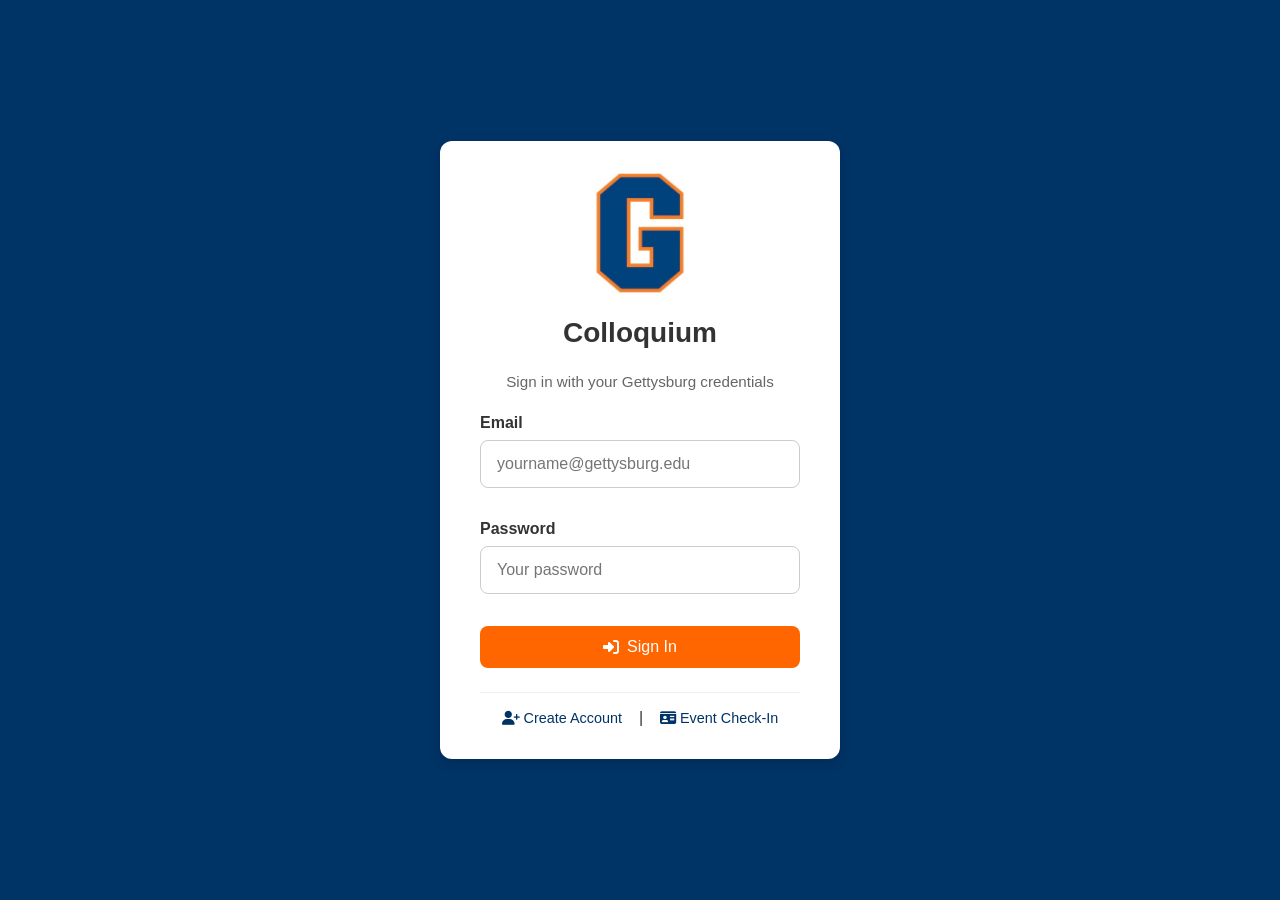
==== commit 5d668127: "Track TestFiles directory contents" ====
--- a/TestFiles/index.html
+++ b/TestFiles/index.html
@@ -6,33 +6,42 @@
     <title>Colloquium - Login</title>
     <link rel="stylesheet" href="style.css">
     <link rel="stylesheet" href="https://cdnjs.cloudflare.com/ajax/libs/font-awesome/6.4.0/css/all.min.css">
+    <style>
+        /* Extra styles for password field and register link — keep existing UI */
+        .login-footer { margin-top: 1.5rem; padding-top: 1rem; border-top: 1px solid #eee; text-align: center; }
+        .login-footer a { color: #003366; text-decoration: none; font-size: 0.9rem; margin: 0 0.5rem; }
+        .login-footer a:hover { color: #ff6600; }
+    </style>
 </head>
 <body>
     <div class="container">
         <img src="gburglogo.jpg" alt="Gettysburg College Logo" class="logo">
-        <h1><i class="fas fa-graduation-cap" style="color: #ff6600;"></i> Colloquium</h1>
-        <p class="login-subtitle">Sign in with your credentials</p>
-        
+        <h1>Colloquium</h1>
+        <p class="login-subtitle">Sign in with your Gettysburg credentials</p>
+
+        <!-- Login form: email + password, submitted via JS to login.php -->
         <form id="loginForm" onsubmit="handleLogin(event)">
-            <!-- Login by Email -->
             <div class="input-group">
                 <label for="email">Email</label>
                 <input type="email" id="email" placeholder="yourname@gettysburg.edu" required>
             </div>
-            
+            <div class="input-group">
+                <label for="password">Password</label>
+                <input type="password" id="password" placeholder="Your password" required>
+            </div>
             <button type="submit" class="btn-login">
                 <i class="fas fa-sign-in-alt"></i> Sign In
             </button>
         </form>
-        
+
         <div id="loginResult"></div>
-        
+
         <div class="login-footer">
-            <a href="attendance.php"><i class="fas fa-qrcode"></i> Event Check-In</a>
+            <a href="register.php"><i class="fas fa-user-plus"></i> Create Account</a>
+            &nbsp;|&nbsp;
+            <a href="attendance.php"><i class="fas fa-id-card"></i> Event Check-In</a>
         </div>
     </div>
     <script src="app.js"></script>
 </body>
-</html>
-
-
+</html>
--- a/TestFiles/style.css
+++ b/TestFiles/style.css
@@ -801,7 +801,8 @@
     color: #333;
 }
 
-input[type='email'] {
+input[type='email'],
+input[type='password'] {
     padding: 0.875rem 1rem;
     border: 1px solid #ccc;
     border-radius: 8px;
@@ -811,7 +812,8 @@
     width: 100%;
 }
 
-input[type='email']:focus {
+input[type='email']:focus,
+input[type='password']:focus {
     outline: none;
     border-color: #ff6600;
     box-shadow: 0 0 0 3px rgba(255, 102, 0, 0.1);
@@ -1626,24 +1628,48 @@
 
 .upload-form {
     display: flex;
-    align-items: center;
+    align-items: stretch;
+    flex-direction: column;
     gap: 1rem;
-    flex-wrap: wrap;
     margin-bottom: 0.5rem;
 }
 
-.upload-form input[type='file'] {
-    flex: 1;
-    min-width: 220px;
-    padding: 0.625rem;
-    border: 1px solid #ccc;
-    border-radius: 8px;
-    background: white;
-}
-
-.upload-form .btn-primary {
-    width: auto;
-    padding: 0.75rem 1.25rem;
+.upload-input {
+    display: none;
+}
+
+.upload-dropzone {
+    display: flex;
+    flex-direction: column;
+    align-items: center;
+    justify-content: center;
+    gap: 0.5rem;
+    min-height: 130px;
+    padding: 1.25rem;
+    border: 2px dashed #bfd3e6;
+    border-radius: 10px;
+    background: #f8fbff;
+    color: #003366;
+    cursor: pointer;
+    transition: background 0.2s, border-color 0.2s, transform 0.2s;
+    text-align: center;
+}
+
+.upload-dropzone i {
+    font-size: 1.5rem;
+    color: #003366;
+}
+
+.upload-dropzone:hover,
+.upload-dropzone.is-dragover {
+    background: #eef6ff;
+    border-color: #5e9bd3;
+    transform: translateY(-1px);
+}
+
+.upload-selected {
+    font-size: 0.9rem;
+    color: #555;
 }
 
 .upload-hint {
@@ -1810,12 +1836,7 @@
         align-items: flex-start;
     }
 
-    .upload-form {
-        flex-direction: column;
-        align-items: stretch;
-    }
-
-    .upload-form .btn-primary {
-        width: 100%;
-    }
-}
+    .upload-dropzone {
+        min-height: 110px;
+    }
+}
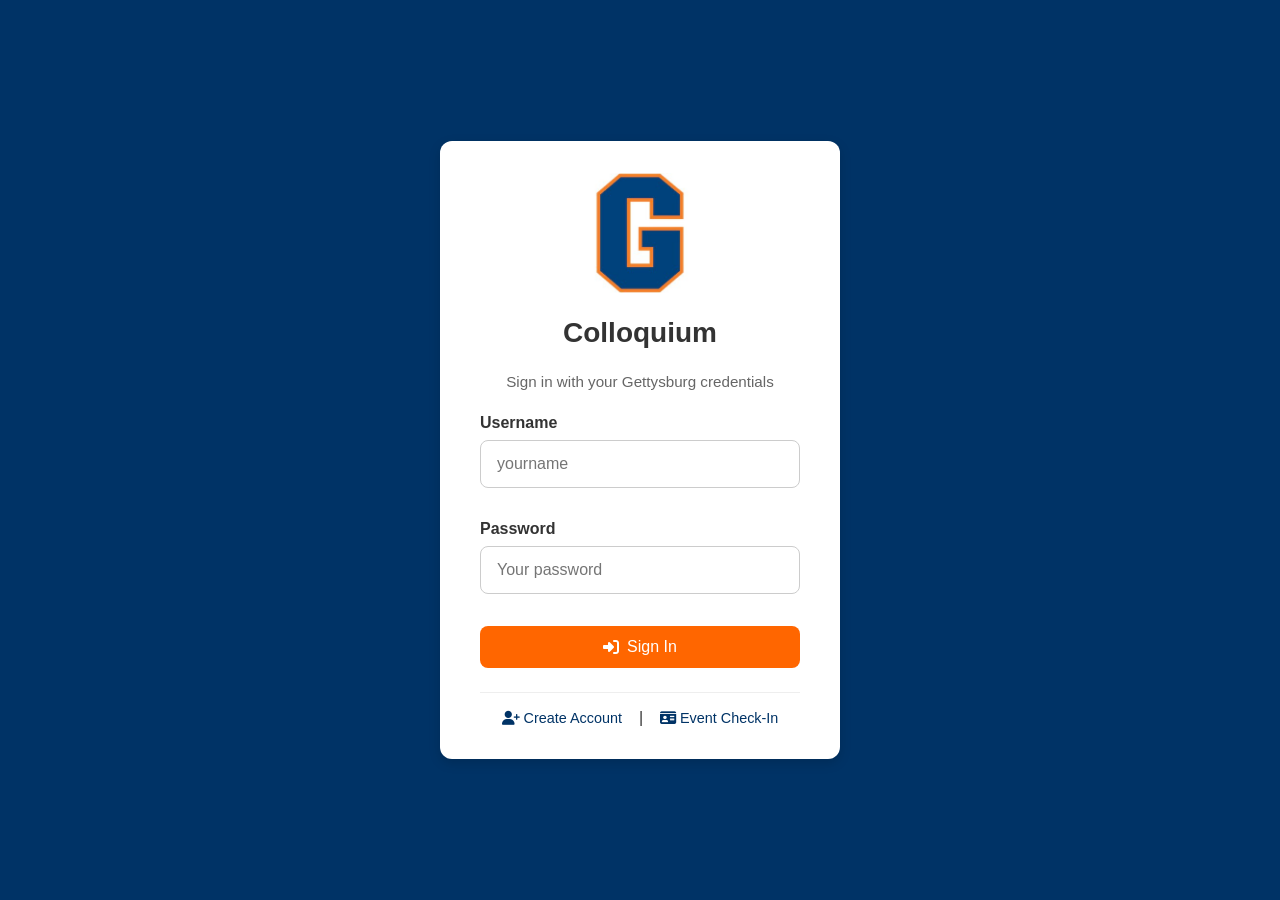
==== commit 6765ea9b: "added the username only entry instead of typing out your email on the text field everytime" ====
--- a/TestFiles/index.html
+++ b/TestFiles/index.html
@@ -22,8 +22,8 @@
         <!-- Login form: email + password, submitted via JS to login.php -->
         <form id="loginForm" onsubmit="handleLogin(event)">
             <div class="input-group">
-                <label for="email">Email</label>
-                <input type="email" id="email" placeholder="yourname@gettysburg.edu" required>
+                <label for="username">Username</label>
+                <input type="text" id="username" placeholder="yourname" required>
             </div>
             <div class="input-group">
                 <label for="password">Password</label>
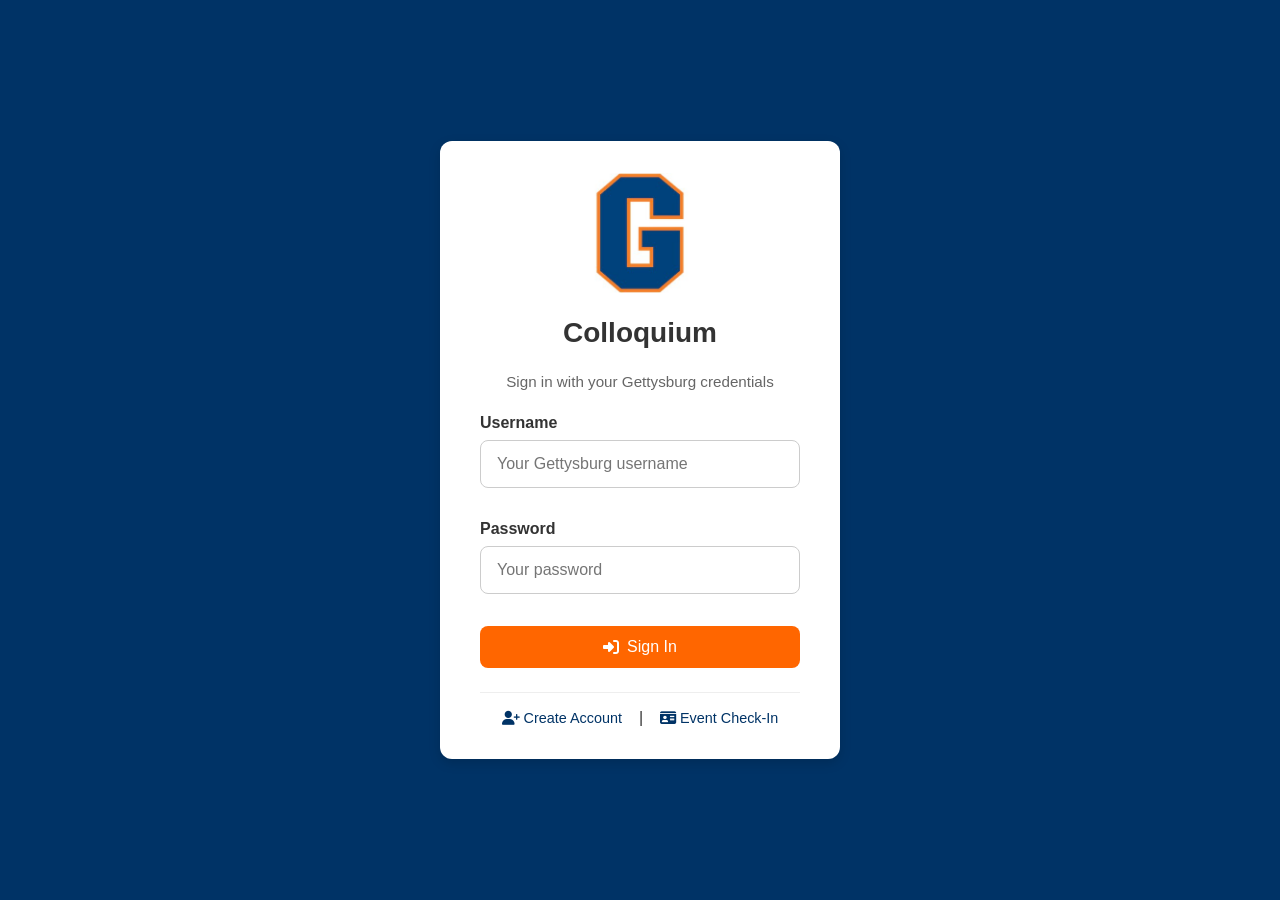
==== commit 17a191d4: "added a different placehodler text field" ====
--- a/TestFiles/index.html
+++ b/TestFiles/index.html
@@ -23,7 +23,7 @@
         <form id="loginForm" onsubmit="handleLogin(event)">
             <div class="input-group">
                 <label for="username">Username</label>
-                <input type="text" id="username" placeholder="yourname" required>
+                <input type="text" id="username" placeholder="Your Gettysburg username" required>
             </div>
             <div class="input-group">
                 <label for="password">Password</label>
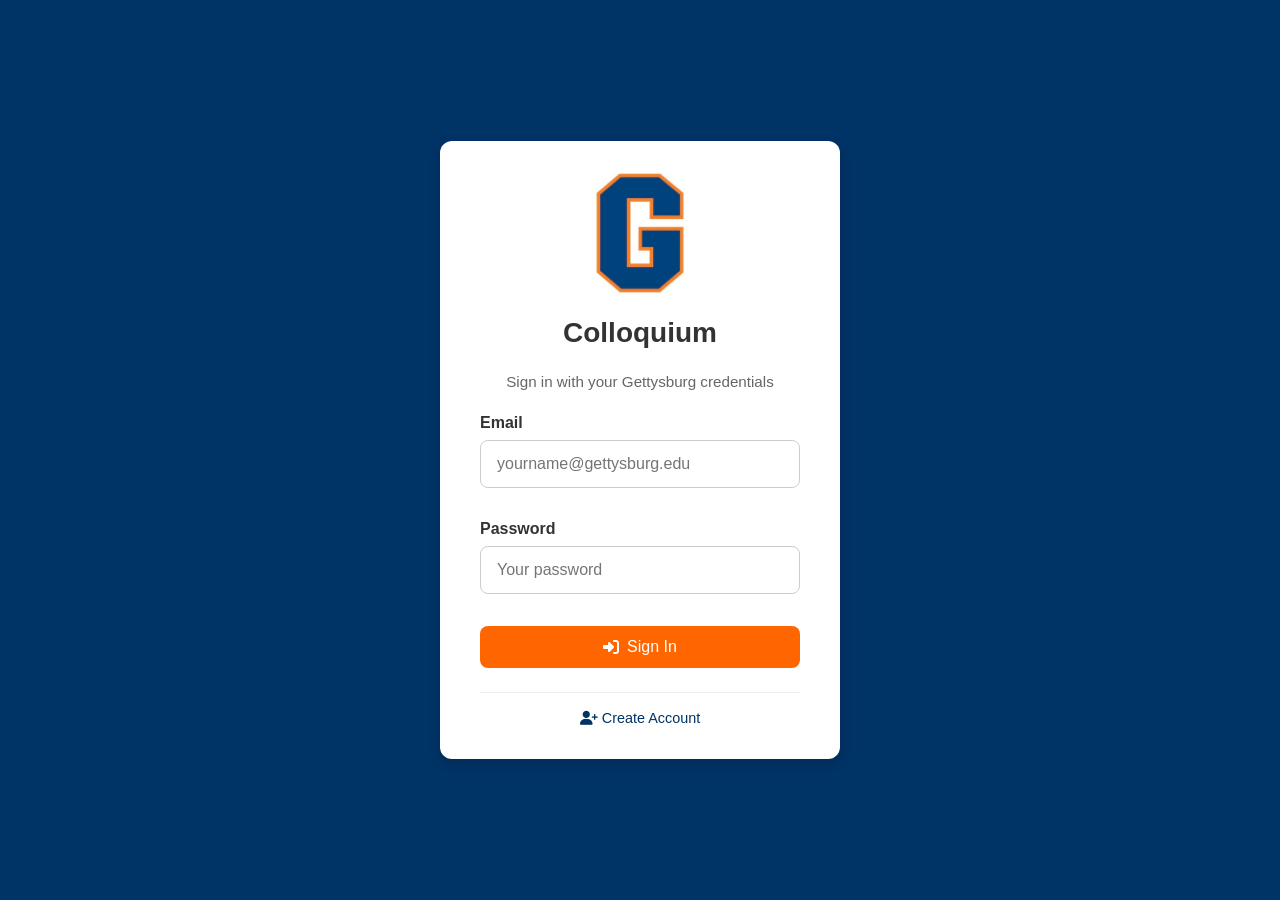
==== commit 8045e3ef: "new" ====
--- a/TestFiles/index.html
+++ b/TestFiles/index.html
@@ -22,8 +22,8 @@
         <!-- Login form: email + password, submitted via JS to login.php -->
         <form id="loginForm" onsubmit="handleLogin(event)">
             <div class="input-group">
-                <label for="username">Username</label>
-                <input type="text" id="username" placeholder="Your Gettysburg username" required>
+                <label for="email">Email</label>
+                <input type="email" id="email" placeholder="yourname@gettysburg.edu" required>
             </div>
             <div class="input-group">
                 <label for="password">Password</label>
@@ -38,8 +38,6 @@
 
         <div class="login-footer">
             <a href="register.php"><i class="fas fa-user-plus"></i> Create Account</a>
-            &nbsp;|&nbsp;
-            <a href="attendance.php"><i class="fas fa-id-card"></i> Event Check-In</a>
         </div>
     </div>
     <script src="app.js"></script>
--- a/TestFiles/style.css
+++ b/TestFiles/style.css
@@ -315,6 +315,24 @@
     width: 20px;
 }
 
+/* Multiple events styling */
+.event-item {
+    border-bottom: 1px solid #ddd;
+    padding-bottom: 1rem;
+    margin-bottom: 1rem;
+}
+
+.event-item:last-child {
+    border-bottom: none;
+    margin-bottom: 0;
+}
+
+.event-item h4 {
+    color: #003366;
+    margin-bottom: 0.5rem;
+    font-size: 1.1rem;
+}
+
 /* ===========================================
    DASHBOARD PAGE STYLES
    Shared styles for professor and student dashboards
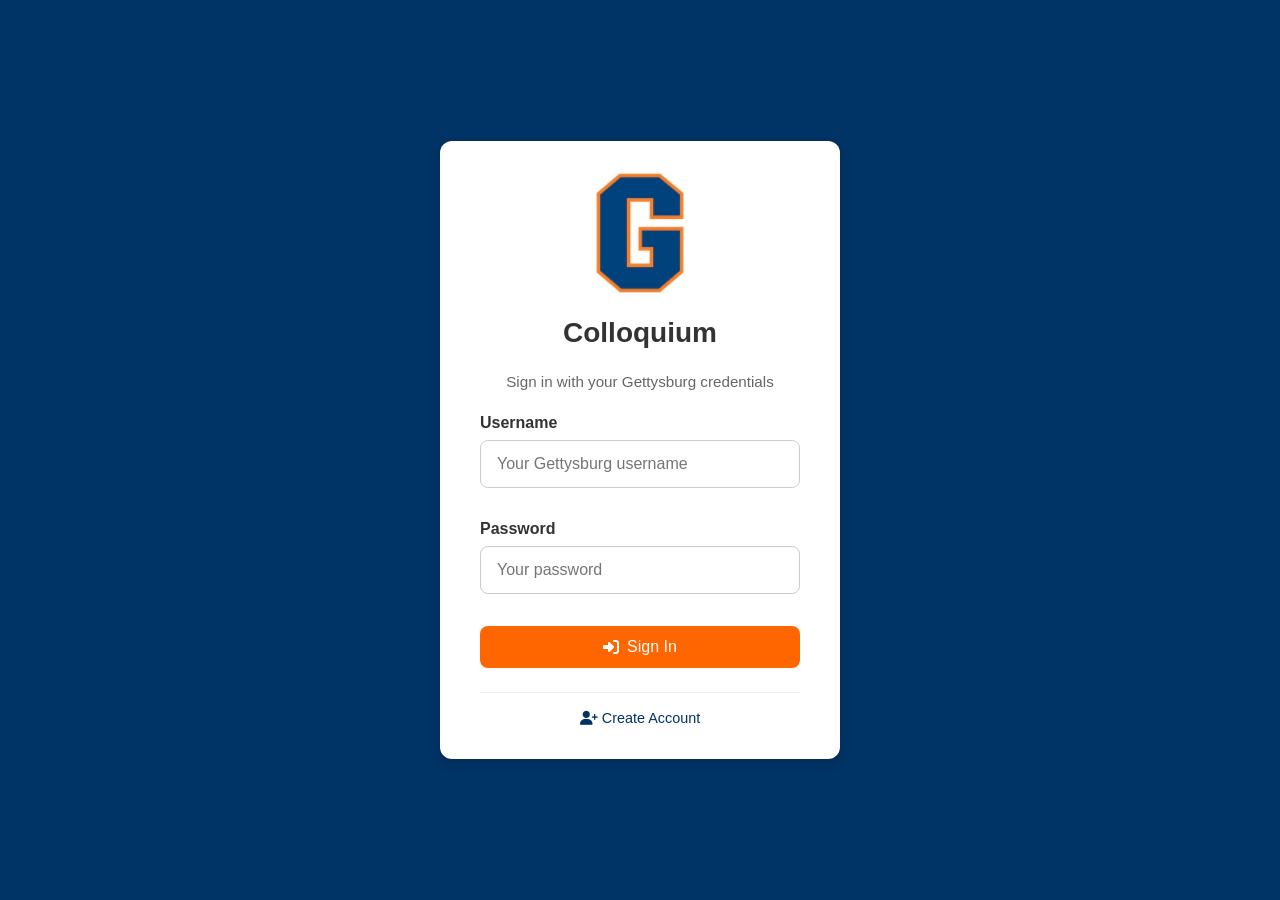
==== commit 31415ae5: "merged code" ====
--- a/TestFiles/index.html
+++ b/TestFiles/index.html
@@ -7,7 +7,6 @@
     <link rel="stylesheet" href="style.css">
     <link rel="stylesheet" href="https://cdnjs.cloudflare.com/ajax/libs/font-awesome/6.4.0/css/all.min.css">
     <style>
-        /* Extra styles for password field and register link — keep existing UI */
         .login-footer { margin-top: 1.5rem; padding-top: 1rem; border-top: 1px solid #eee; text-align: center; }
         .login-footer a { color: #003366; text-decoration: none; font-size: 0.9rem; margin: 0 0.5rem; }
         .login-footer a:hover { color: #ff6600; }
@@ -19,15 +18,15 @@
         <h1>Colloquium</h1>
         <p class="login-subtitle">Sign in with your Gettysburg credentials</p>
 
-        <!-- Login form: email + password, submitted via JS to login.php -->
+        <!-- Login form: username + password, JS appends @gettysburg.edu before sending -->
         <form id="loginForm" onsubmit="handleLogin(event)">
             <div class="input-group">
-                <label for="email">Email</label>
-                <input type="email" id="email" placeholder="yourname@gettysburg.edu" required>
+                <label for="username">Username</label>
+                <input type="text" id="username" placeholder="Your Gettysburg username" required autocomplete="username">
             </div>
             <div class="input-group">
                 <label for="password">Password</label>
-                <input type="password" id="password" placeholder="Your password" required>
+                <input type="password" id="password" placeholder="Your password" required autocomplete="current-password">
             </div>
             <button type="submit" class="btn-login">
                 <i class="fas fa-sign-in-alt"></i> Sign In
@@ -42,4 +41,4 @@
     </div>
     <script src="app.js"></script>
 </body>
-</html>+</html>
